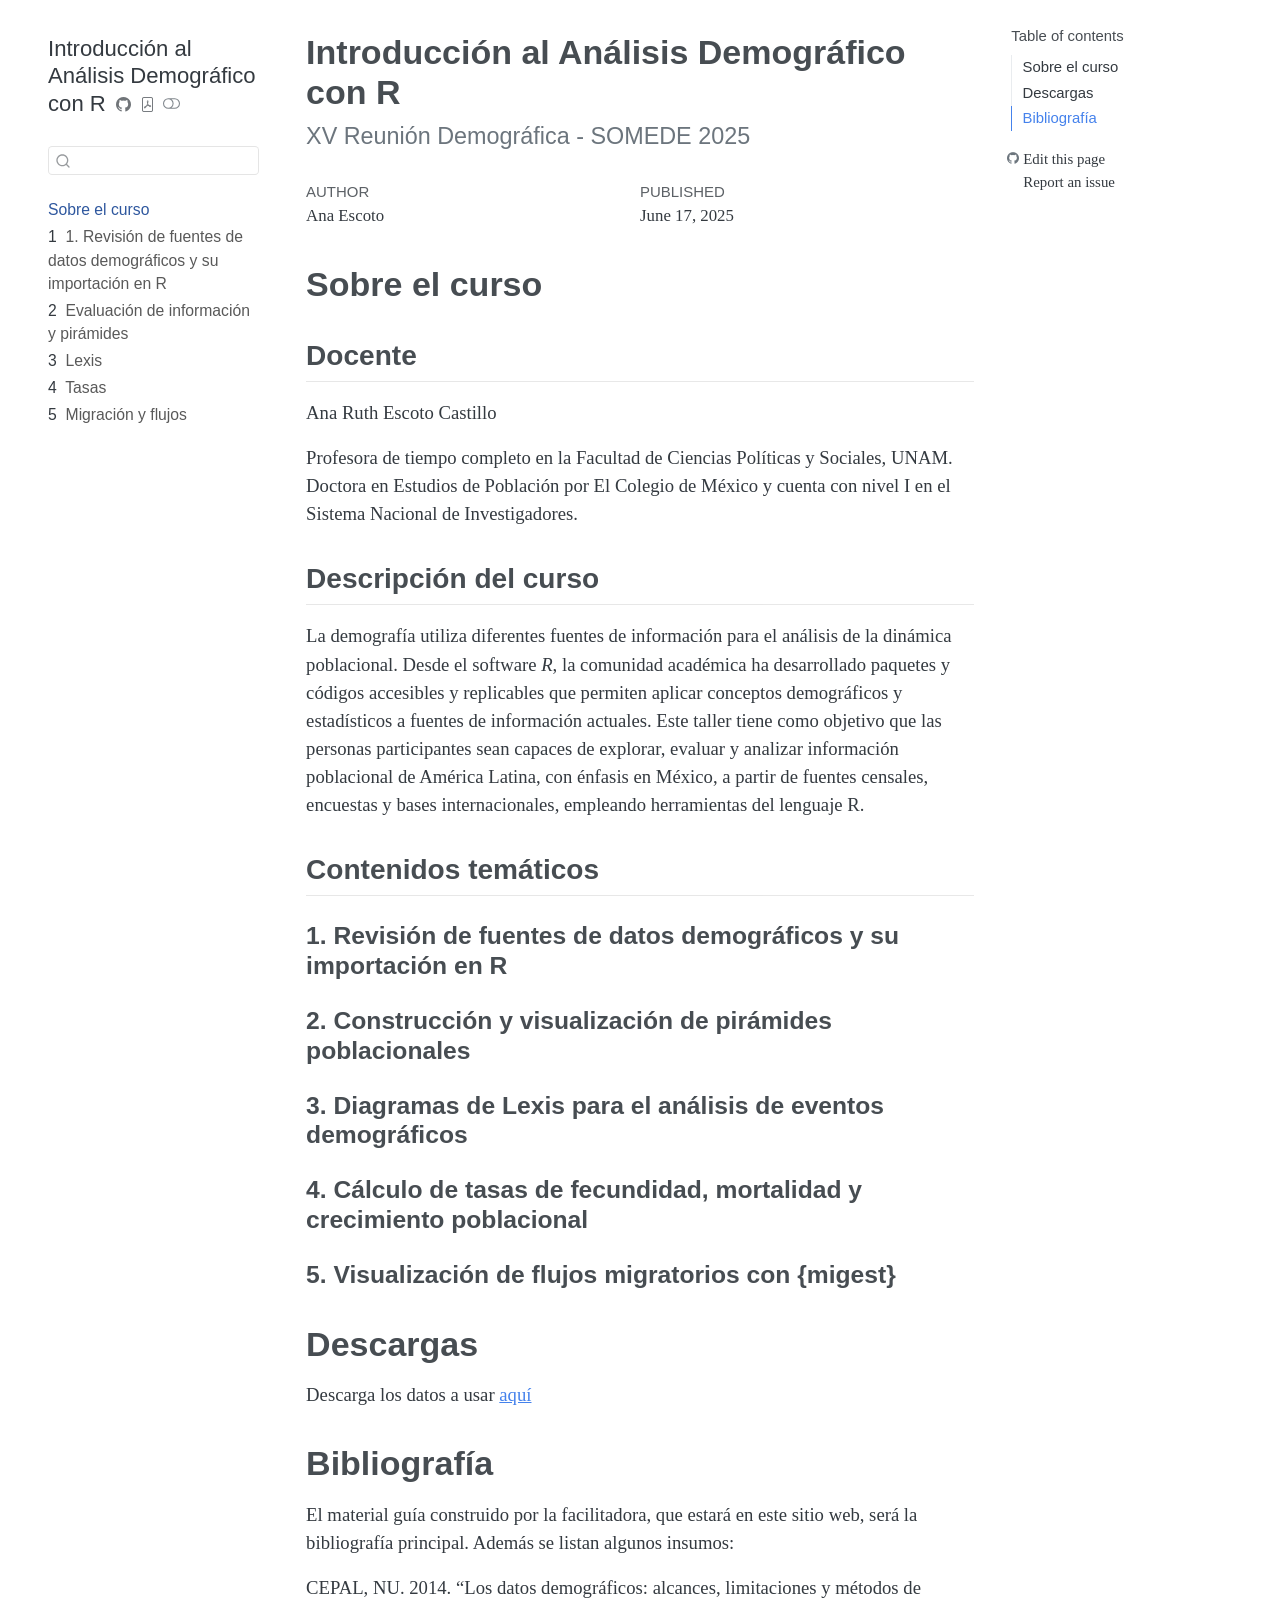
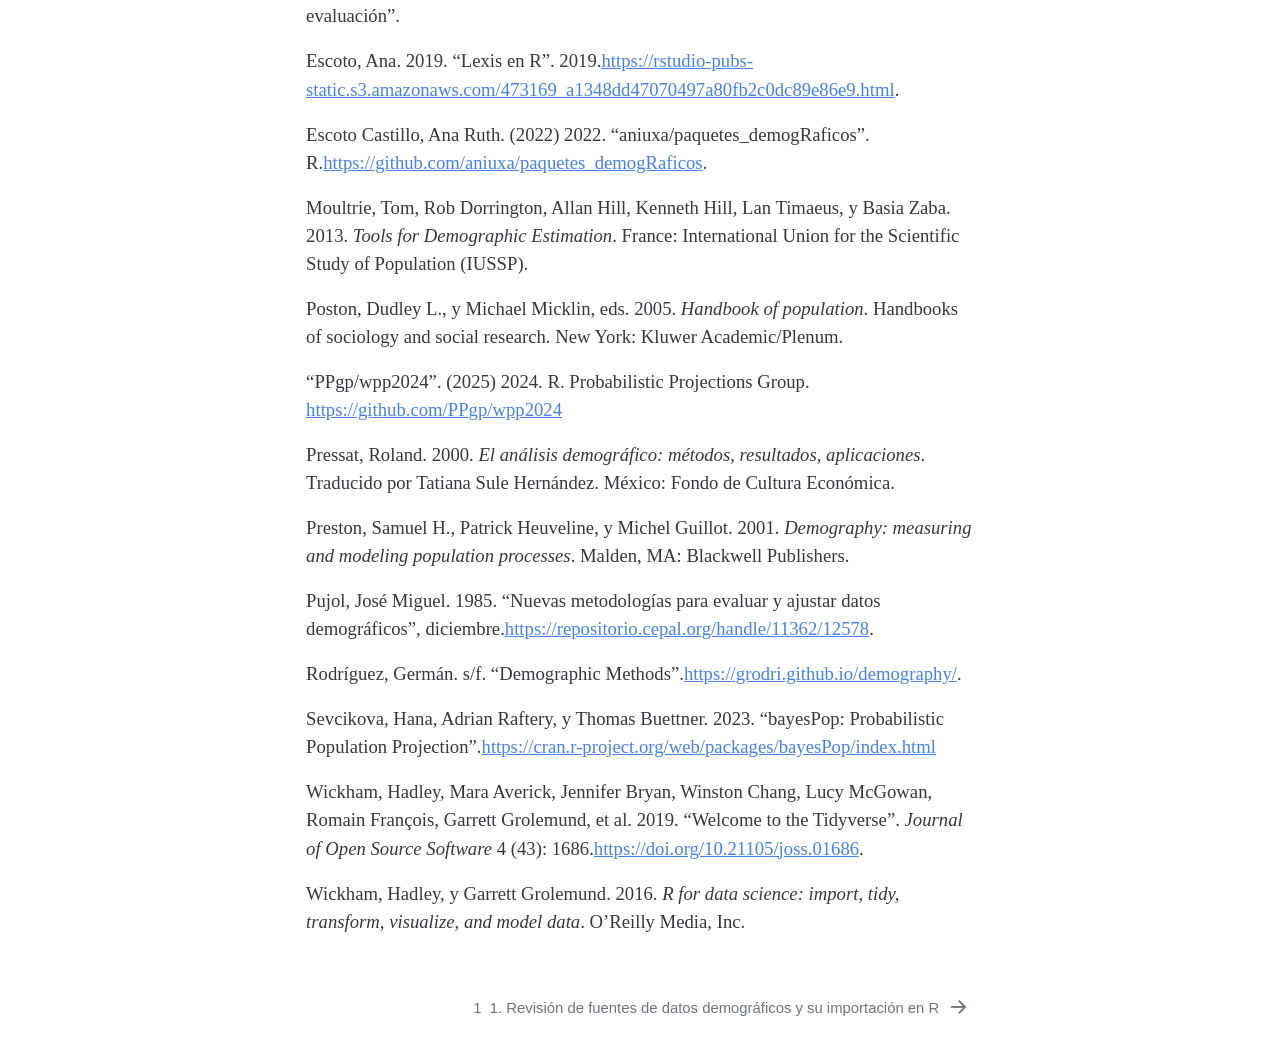
==== docs/index.html @ 0ccb4741 "initial" ====
<!DOCTYPE html>
<html xmlns="http://www.w3.org/1999/xhtml" lang="en" xml:lang="en"><head>

<meta charset="utf-8">
<meta name="generator" content="quarto-1.3.361">

<meta name="viewport" content="width=device-width, initial-scale=1.0, user-scalable=yes">

<meta name="author" content="Ana Escoto">
<meta name="dcterms.date" content="2025-06-17">

<title>Introducción al Análisis Demográfico con R</title>
<style>
code{white-space: pre-wrap;}
span.smallcaps{font-variant: small-caps;}
div.columns{display: flex; gap: min(4vw, 1.5em);}
div.column{flex: auto; overflow-x: auto;}
div.hanging-indent{margin-left: 1.5em; text-indent: -1.5em;}
ul.task-list{list-style: none;}
ul.task-list li input[type="checkbox"] {
  width: 0.8em;
  margin: 0 0.8em 0.2em -1em; /* quarto-specific, see https://github.com/quarto-dev/quarto-cli/issues/4556 */ 
  vertical-align: middle;
}
</style>


<script src="site_libs/quarto-nav/quarto-nav.js"></script>
<script src="site_libs/quarto-nav/headroom.min.js"></script>
<script src="site_libs/clipboard/clipboard.min.js"></script>
<script src="site_libs/quarto-search/autocomplete.umd.js"></script>
<script src="site_libs/quarto-search/fuse.min.js"></script>
<script src="site_libs/quarto-search/quarto-search.js"></script>
<meta name="quarto:offset" content="./">
<link href="./P1.html" rel="next">
<script src="site_libs/quarto-html/quarto.js"></script>
<script src="site_libs/quarto-html/popper.min.js"></script>
<script src="site_libs/quarto-html/tippy.umd.min.js"></script>
<script src="site_libs/quarto-html/anchor.min.js"></script>
<link href="site_libs/quarto-html/tippy.css" rel="stylesheet">
<link href="site_libs/quarto-html/quarto-syntax-highlighting.css" rel="stylesheet" class="quarto-color-scheme" id="quarto-text-highlighting-styles">
<link href="site_libs/quarto-html/quarto-syntax-highlighting-dark.css" rel="prefetch" class="quarto-color-scheme quarto-color-alternate" id="quarto-text-highlighting-styles">
<script src="site_libs/bootstrap/bootstrap.min.js"></script>
<link href="site_libs/bootstrap/bootstrap-icons.css" rel="stylesheet">
<link href="site_libs/bootstrap/bootstrap.min.css" rel="stylesheet" class="quarto-color-scheme" id="quarto-bootstrap" data-mode="light">
<link href="site_libs/bootstrap/bootstrap-dark.min.css" rel="prefetch" class="quarto-color-scheme quarto-color-alternate" id="quarto-bootstrap" data-mode="dark">
<script id="quarto-search-options" type="application/json">{
  "location": "sidebar",
  "copy-button": false,
  "collapse-after": 3,
  "panel-placement": "start",
  "type": "textbox",
  "limit": 20,
  "language": {
    "search-no-results-text": "No results",
    "search-matching-documents-text": "matching documents",
    "search-copy-link-title": "Copy link to search",
    "search-hide-matches-text": "Hide additional matches",
    "search-more-match-text": "more match in this document",
    "search-more-matches-text": "more matches in this document",
    "search-clear-button-title": "Clear",
    "search-detached-cancel-button-title": "Cancel",
    "search-submit-button-title": "Submit",
    "search-label": "Search"
  }
}</script>


</head>

<body class="nav-sidebar floating">

<div id="quarto-search-results"></div>
  <header id="quarto-header" class="headroom fixed-top">
  <nav class="quarto-secondary-nav">
    <div class="container-fluid d-flex">
      <button type="button" class="quarto-btn-toggle btn" data-bs-toggle="collapse" data-bs-target="#quarto-sidebar,#quarto-sidebar-glass" aria-controls="quarto-sidebar" aria-expanded="false" aria-label="Toggle sidebar navigation" onclick="if (window.quartoToggleHeadroom) { window.quartoToggleHeadroom(); }">
        <i class="bi bi-layout-text-sidebar-reverse"></i>
      </button>
      <nav class="quarto-page-breadcrumbs" aria-label="breadcrumb"><ol class="breadcrumb"><li class="breadcrumb-item"><a href="./index.html">Sobre el curso</a></li></ol></nav>
      <a class="flex-grow-1" role="button" data-bs-toggle="collapse" data-bs-target="#quarto-sidebar,#quarto-sidebar-glass" aria-controls="quarto-sidebar" aria-expanded="false" aria-label="Toggle sidebar navigation" onclick="if (window.quartoToggleHeadroom) { window.quartoToggleHeadroom(); }">      
      </a>
      <button type="button" class="btn quarto-search-button" aria-label="" onclick="window.quartoOpenSearch();">
        <i class="bi bi-search"></i>
      </button>
    </div>
  </nav>
</header>
<!-- content -->
<div id="quarto-content" class="quarto-container page-columns page-rows-contents page-layout-article">
<!-- sidebar -->
  <nav id="quarto-sidebar" class="sidebar collapse collapse-horizontal sidebar-navigation floating overflow-auto">
    <div class="pt-lg-2 mt-2 text-left sidebar-header">
    <div class="sidebar-title mb-0 py-0">
      <a href="./">Introducción al Análisis Demográfico con R</a> 
        <div class="sidebar-tools-main tools-wide">
    <a href="https://github.com/aniuxa/r_ad_somede2025" title="Source Code" class="quarto-navigation-tool px-1" aria-label="Source Code"><i class="bi bi-github"></i></a>
    <a href="./Introducción-al-Análisis-Demográfico-con-R.pdf" title="Download PDF" class="quarto-navigation-tool px-1" aria-label="Download PDF"><i class="bi bi-file-pdf"></i></a>
  <a href="" class="quarto-color-scheme-toggle quarto-navigation-tool  px-1" onclick="window.quartoToggleColorScheme(); return false;" title="Toggle dark mode"><i class="bi"></i></a>
</div>
    </div>
      </div>
        <div class="mt-2 flex-shrink-0 align-items-center">
        <div class="sidebar-search">
        <div id="quarto-search" class="" title="Search"></div>
        </div>
        </div>
    <div class="sidebar-menu-container"> 
    <ul class="list-unstyled mt-1">
        <li class="sidebar-item">
  <div class="sidebar-item-container"> 
  <a href="./index.html" class="sidebar-item-text sidebar-link active">
 <span class="menu-text">Sobre el curso</span></a>
  </div>
</li>
        <li class="sidebar-item">
  <div class="sidebar-item-container"> 
  <a href="./P1.html" class="sidebar-item-text sidebar-link">
 <span class="menu-text"><span class="chapter-number">1</span>&nbsp; <span class="chapter-title">1. Revisión de fuentes de datos demográficos y su importación en R</span></span></a>
  </div>
</li>
        <li class="sidebar-item">
  <div class="sidebar-item-container"> 
  <a href="./P2.html" class="sidebar-item-text sidebar-link">
 <span class="menu-text"><span class="chapter-number">2</span>&nbsp; <span class="chapter-title">Evaluación de información y pirámides</span></span></a>
  </div>
</li>
        <li class="sidebar-item">
  <div class="sidebar-item-container"> 
  <a href="./P3.html" class="sidebar-item-text sidebar-link">
 <span class="menu-text"><span class="chapter-number">3</span>&nbsp; <span class="chapter-title">Lexis</span></span></a>
  </div>
</li>
        <li class="sidebar-item">
  <div class="sidebar-item-container"> 
  <a href="./P4.html" class="sidebar-item-text sidebar-link">
 <span class="menu-text"><span class="chapter-number">4</span>&nbsp; <span class="chapter-title">Tasas</span></span></a>
  </div>
</li>
        <li class="sidebar-item">
  <div class="sidebar-item-container"> 
  <a href="./P5.html" class="sidebar-item-text sidebar-link">
 <span class="menu-text"><span class="chapter-number">5</span>&nbsp; <span class="chapter-title">Migración y flujos</span></span></a>
  </div>
</li>
    </ul>
    </div>
</nav>
<div id="quarto-sidebar-glass" data-bs-toggle="collapse" data-bs-target="#quarto-sidebar,#quarto-sidebar-glass"></div>
<!-- margin-sidebar -->
    <div id="quarto-margin-sidebar" class="sidebar margin-sidebar">
        <nav id="TOC" role="doc-toc" class="toc-active">
    <h2 id="toc-title">Table of contents</h2>
   
  <ul>
  <li><a href="#sobre-el-curso" id="toc-sobre-el-curso" class="nav-link active" data-scroll-target="#sobre-el-curso">Sobre el curso</a>
  <ul class="collapse">
  <li><a href="#docente" id="toc-docente" class="nav-link" data-scroll-target="#docente">Docente</a></li>
  <li><a href="#descripción-del-curso" id="toc-descripción-del-curso" class="nav-link" data-scroll-target="#descripción-del-curso">Descripción del curso</a></li>
  <li><a href="#contenidos-temáticos" id="toc-contenidos-temáticos" class="nav-link" data-scroll-target="#contenidos-temáticos">Contenidos temáticos</a>
  <ul class="collapse">
  <li><a href="#revisión-de-fuentes-de-datos-demográficos-y-su-importación-en-r" id="toc-revisión-de-fuentes-de-datos-demográficos-y-su-importación-en-r" class="nav-link" data-scroll-target="#revisión-de-fuentes-de-datos-demográficos-y-su-importación-en-r">1. Revisión de fuentes de datos demográficos y su importación en R</a></li>
  <li><a href="#construcción-y-visualización-de-pirámides-poblacionales" id="toc-construcción-y-visualización-de-pirámides-poblacionales" class="nav-link" data-scroll-target="#construcción-y-visualización-de-pirámides-poblacionales">2. Construcción y visualización de pirámides poblacionales</a></li>
  <li><a href="#diagramas-de-lexis-para-el-análisis-de-eventos-demográficos" id="toc-diagramas-de-lexis-para-el-análisis-de-eventos-demográficos" class="nav-link" data-scroll-target="#diagramas-de-lexis-para-el-análisis-de-eventos-demográficos">3. Diagramas de Lexis para el análisis de eventos demográficos</a></li>
  <li><a href="#cálculo-de-tasas-de-fecundidad-mortalidad-y-crecimiento-poblacional" id="toc-cálculo-de-tasas-de-fecundidad-mortalidad-y-crecimiento-poblacional" class="nav-link" data-scroll-target="#cálculo-de-tasas-de-fecundidad-mortalidad-y-crecimiento-poblacional">4. Cálculo de tasas de fecundidad, mortalidad y crecimiento poblacional</a></li>
  <li><a href="#visualización-de-flujos-migratorios-con-migest" id="toc-visualización-de-flujos-migratorios-con-migest" class="nav-link" data-scroll-target="#visualización-de-flujos-migratorios-con-migest">5. Visualización de flujos migratorios con {migest}</a></li>
  </ul></li>
  </ul></li>
  <li><a href="#descargas" id="toc-descargas" class="nav-link" data-scroll-target="#descargas">Descargas</a></li>
  <li><a href="#bibliografía" id="toc-bibliografía" class="nav-link" data-scroll-target="#bibliografía">Bibliografía</a></li>
  </ul>
<div class="toc-actions"><div><i class="bi bi-github"></i></div><div class="action-links"><p><a href="https://github.com/aniuxa/r_ad_somede2025/edit/main/index.qmd" class="toc-action">Edit this page</a></p><p><a href="https://github.com/aniuxa/r_ad_somede2025/issues/new" class="toc-action">Report an issue</a></p></div></div></nav>
    </div>
<!-- main -->
<main class="content" id="quarto-document-content">

<header id="title-block-header" class="quarto-title-block default">
<div class="quarto-title">
<h1 class="title">Introducción al Análisis Demográfico con R</h1>
<p class="subtitle lead">XV Reunión Demográfica - SOMEDE 2025</p>
</div>



<div class="quarto-title-meta">

    <div>
    <div class="quarto-title-meta-heading">Author</div>
    <div class="quarto-title-meta-contents">
             <p>Ana Escoto </p>
          </div>
  </div>
    
    <div>
    <div class="quarto-title-meta-heading">Published</div>
    <div class="quarto-title-meta-contents">
      <p class="date">June 17, 2025</p>
    </div>
  </div>
  
    
  </div>
  

</header>

<section id="sobre-el-curso" class="level1 unnumbered">
<h1 class="unnumbered">Sobre el curso</h1>
<section id="docente" class="level2">
<h2 class="anchored" data-anchor-id="docente">Docente</h2>
<p>Ana Ruth Escoto Castillo</p>
<p>Profesora de tiempo completo en la Facultad de Ciencias Políticas y Sociales, UNAM. Doctora en Estudios de Población por El Colegio de México y cuenta con nivel I en el Sistema Nacional de Investigadores.</p>
</section>
<section id="descripción-del-curso" class="level2">
<h2 class="anchored" data-anchor-id="descripción-del-curso">Descripción del curso</h2>
<p>La demografía utiliza diferentes fuentes de información para el análisis de la dinámica poblacional. Desde el software <em>R</em>, la comunidad académica ha desarrollado paquetes y códigos accesibles y replicables que permiten aplicar conceptos demográficos y estadísticos a fuentes de información actuales. Este taller tiene como objetivo que las personas participantes sean capaces de explorar, evaluar y analizar información poblacional de América Latina, con énfasis en México, a partir de fuentes censales, encuestas y bases internacionales, empleando herramientas del lenguaje R.</p>
</section>
<section id="contenidos-temáticos" class="level2">
<h2 class="anchored" data-anchor-id="contenidos-temáticos">Contenidos temáticos</h2>
<section id="revisión-de-fuentes-de-datos-demográficos-y-su-importación-en-r" class="level3">
<h3 class="anchored" data-anchor-id="revisión-de-fuentes-de-datos-demográficos-y-su-importación-en-r">1. Revisión de fuentes de datos demográficos y su importación en R</h3>
</section>
<section id="construcción-y-visualización-de-pirámides-poblacionales" class="level3">
<h3 class="anchored" data-anchor-id="construcción-y-visualización-de-pirámides-poblacionales">2. Construcción y visualización de pirámides poblacionales</h3>
</section>
<section id="diagramas-de-lexis-para-el-análisis-de-eventos-demográficos" class="level3">
<h3 class="anchored" data-anchor-id="diagramas-de-lexis-para-el-análisis-de-eventos-demográficos">3. Diagramas de Lexis para el análisis de eventos demográficos</h3>
</section>
<section id="cálculo-de-tasas-de-fecundidad-mortalidad-y-crecimiento-poblacional" class="level3">
<h3 class="anchored" data-anchor-id="cálculo-de-tasas-de-fecundidad-mortalidad-y-crecimiento-poblacional">4. Cálculo de tasas de fecundidad, mortalidad y crecimiento poblacional</h3>
</section>
<section id="visualización-de-flujos-migratorios-con-migest" class="level3">
<h3 class="anchored" data-anchor-id="visualización-de-flujos-migratorios-con-migest">5. Visualización de flujos migratorios con {migest}</h3>
</section>
</section>
</section>
<section id="descargas" class="level1">
<h1>Descargas</h1>
<p>Descarga los datos a usar <a href="https://www.dropbox.com/scl/fo/nvv0rle827r4wh9zb41vf/ABCKOWAELSZovD6vto3oMaQ?rlkey=h6xryr0tfa3bkdl8dbf0i3360&amp;dl=0">aquí</a></p>
</section>
<section id="bibliografía" class="level1">
<h1>Bibliografía</h1>
<p>El material guía construido por la facilitadora, que estará en este sitio web, será la bibliografía principal. Además se listan algunos insumos:</p>
<p>CEPAL, NU. 2014. “Los datos demográficos: alcances, limitaciones y métodos de evaluación”.</p>
<p>Escoto, Ana. 2019. “Lexis en R”. 2019.<a href="https://rstudio-pubs-static.s3.amazonaws.com/473169_a1348dd47070497a80fb2c0dc89e86e9.html" class="uri">https://rstudio-pubs-static.s3.amazonaws.com/473169_a1348dd47070497a80fb2c0dc89e86e9.html</a>.</p>
<p>Escoto Castillo, Ana Ruth. (2022) 2022. “aniuxa/paquetes_demogRaficos”. R.<a href="https://github.com/aniuxa/paquetes_demogRaficos" class="uri">https://github.com/aniuxa/paquetes_demogRaficos</a>.</p>
<p>Moultrie, Tom, Rob Dorrington, Allan Hill, Kenneth Hill, Lan Timaeus, y Basia Zaba. 2013. <em>Tools for Demographic Estimation</em>. France: International Union for the Scientific Study of Population (IUSSP).</p>
<p>Poston, Dudley L., y Michael Micklin, eds.&nbsp;2005. <em>Handbook of population</em>. Handbooks of sociology and social research. New York: Kluwer Academic/Plenum.</p>
<p>“PPgp/wpp2024”. (2025) 2024. R. Probabilistic Projections Group. <a href="https://github.com/PPgp/wpp2024" class="uri">https://github.com/PPgp/wpp2024</a></p>
<p>Pressat, Roland. 2000. <em>El análisis demográfico: métodos, resultados, aplicaciones</em>. Traducido por Tatiana Sule Hernández. México: Fondo de Cultura Económica.</p>
<p>Preston, Samuel H., Patrick Heuveline, y Michel Guillot. 2001. <em>Demography: measuring and modeling population processes</em>. Malden, MA: Blackwell Publishers.</p>
<p>Pujol, José Miguel. 1985. “Nuevas metodologías para evaluar y ajustar datos demográficos”, diciembre.<a href="https://repositorio.cepal.org/handle/11362/12578" class="uri">https://repositorio.cepal.org/handle/11362/12578</a>.</p>
<p>Rodríguez, Germán. s/f.&nbsp;“Demographic Methods”.<a href="https://grodri.github.io/demography/" class="uri">https://grodri.github.io/demography/</a>.</p>
<p>Sevcikova, Hana, Adrian Raftery, y Thomas Buettner. 2023. “bayesPop: Probabilistic Population Projection”.<a href="https://cran.r-project.org/web/packages/bayesPop/index.html" class="uri">https://cran.r-project.org/web/packages/bayesPop/index.html</a></p>
<p>Wickham, Hadley, Mara Averick, Jennifer Bryan, Winston Chang, Lucy McGowan, Romain François, Garrett Grolemund, et al.&nbsp;2019. “Welcome to the Tidyverse”. <em>Journal of Open Source Software</em> 4 (43): 1686.<a href="https://doi.org/10.21105/joss.01686" class="uri">https://doi.org/10.21105/joss.01686</a>.</p>
<p>Wickham, Hadley, y Garrett Grolemund. 2016. <em>R for data science: import, tidy, transform, visualize, and model data</em>. O’Reilly Media, Inc.</p>


</section>

</main> <!-- /main -->
<script id="quarto-html-after-body" type="application/javascript">
window.document.addEventListener("DOMContentLoaded", function (event) {
  const toggleBodyColorMode = (bsSheetEl) => {
    const mode = bsSheetEl.getAttribute("data-mode");
    const bodyEl = window.document.querySelector("body");
    if (mode === "dark") {
      bodyEl.classList.add("quarto-dark");
      bodyEl.classList.remove("quarto-light");
    } else {
      bodyEl.classList.add("quarto-light");
      bodyEl.classList.remove("quarto-dark");
    }
  }
  const toggleBodyColorPrimary = () => {
    const bsSheetEl = window.document.querySelector("link#quarto-bootstrap");
    if (bsSheetEl) {
      toggleBodyColorMode(bsSheetEl);
    }
  }
  toggleBodyColorPrimary();  
  const disableStylesheet = (stylesheets) => {
    for (let i=0; i < stylesheets.length; i++) {
      const stylesheet = stylesheets[i];
      stylesheet.rel = 'prefetch';
    }
  }
  const enableStylesheet = (stylesheets) => {
    for (let i=0; i < stylesheets.length; i++) {
      const stylesheet = stylesheets[i];
      stylesheet.rel = 'stylesheet';
    }
  }
  const manageTransitions = (selector, allowTransitions) => {
    const els = window.document.querySelectorAll(selector);
    for (let i=0; i < els.length; i++) {
      const el = els[i];
      if (allowTransitions) {
        el.classList.remove('notransition');
      } else {
        el.classList.add('notransition');
      }
    }
  }
  const toggleColorMode = (alternate) => {
    // Switch the stylesheets
    const alternateStylesheets = window.document.querySelectorAll('link.quarto-color-scheme.quarto-color-alternate');
    manageTransitions('#quarto-margin-sidebar .nav-link', false);
    if (alternate) {
      enableStylesheet(alternateStylesheets);
      for (const sheetNode of alternateStylesheets) {
        if (sheetNode.id === "quarto-bootstrap") {
          toggleBodyColorMode(sheetNode);
        }
      }
    } else {
      disableStylesheet(alternateStylesheets);
      toggleBodyColorPrimary();
    }
    manageTransitions('#quarto-margin-sidebar .nav-link', true);
    // Switch the toggles
    const toggles = window.document.querySelectorAll('.quarto-color-scheme-toggle');
    for (let i=0; i < toggles.length; i++) {
      const toggle = toggles[i];
      if (toggle) {
        if (alternate) {
          toggle.classList.add("alternate");     
        } else {
          toggle.classList.remove("alternate");
        }
      }
    }
    // Hack to workaround the fact that safari doesn't
    // properly recolor the scrollbar when toggling (#1455)
    if (navigator.userAgent.indexOf('Safari') > 0 && navigator.userAgent.indexOf('Chrome') == -1) {
      manageTransitions("body", false);
      window.scrollTo(0, 1);
      setTimeout(() => {
        window.scrollTo(0, 0);
        manageTransitions("body", true);
      }, 40);  
    }
  }
  const isFileUrl = () => { 
    return window.location.protocol === 'file:';
  }
  const hasAlternateSentinel = () => {  
    let styleSentinel = getColorSchemeSentinel();
    if (styleSentinel !== null) {
      return styleSentinel === "alternate";
    } else {
      return false;
    }
  }
  const setStyleSentinel = (alternate) => {
    const value = alternate ? "alternate" : "default";
    if (!isFileUrl()) {
      window.localStorage.setItem("quarto-color-scheme", value);
    } else {
      localAlternateSentinel = value;
    }
  }
  const getColorSchemeSentinel = () => {
    if (!isFileUrl()) {
      const storageValue = window.localStorage.getItem("quarto-color-scheme");
      return storageValue != null ? storageValue : localAlternateSentinel;
    } else {
      return localAlternateSentinel;
    }
  }
  let localAlternateSentinel = 'default';
  // Dark / light mode switch
  window.quartoToggleColorScheme = () => {
    // Read the current dark / light value 
    let toAlternate = !hasAlternateSentinel();
    toggleColorMode(toAlternate);
    setStyleSentinel(toAlternate);
  };
  // Ensure there is a toggle, if there isn't float one in the top right
  if (window.document.querySelector('.quarto-color-scheme-toggle') === null) {
    const a = window.document.createElement('a');
    a.classList.add('top-right');
    a.classList.add('quarto-color-scheme-toggle');
    a.href = "";
    a.onclick = function() { try { window.quartoToggleColorScheme(); } catch {} return false; };
    const i = window.document.createElement("i");
    i.classList.add('bi');
    a.appendChild(i);
    window.document.body.appendChild(a);
  }
  // Switch to dark mode if need be
  if (hasAlternateSentinel()) {
    toggleColorMode(true);
  } else {
    toggleColorMode(false);
  }
  const icon = "";
  const anchorJS = new window.AnchorJS();
  anchorJS.options = {
    placement: 'right',
    icon: icon
  };
  anchorJS.add('.anchored');
  const isCodeAnnotation = (el) => {
    for (const clz of el.classList) {
      if (clz.startsWith('code-annotation-')) {                     
        return true;
      }
    }
    return false;
  }
  const clipboard = new window.ClipboardJS('.code-copy-button', {
    text: function(trigger) {
      const codeEl = trigger.previousElementSibling.cloneNode(true);
      for (const childEl of codeEl.children) {
        if (isCodeAnnotation(childEl)) {
          childEl.remove();
        }
      }
      return codeEl.innerText;
    }
  });
  clipboard.on('success', function(e) {
    // button target
    const button = e.trigger;
    // don't keep focus
    button.blur();
    // flash "checked"
    button.classList.add('code-copy-button-checked');
    var currentTitle = button.getAttribute("title");
    button.setAttribute("title", "Copied!");
    let tooltip;
    if (window.bootstrap) {
      button.setAttribute("data-bs-toggle", "tooltip");
      button.setAttribute("data-bs-placement", "left");
      button.setAttribute("data-bs-title", "Copied!");
      tooltip = new bootstrap.Tooltip(button, 
        { trigger: "manual", 
          customClass: "code-copy-button-tooltip",
          offset: [0, -8]});
      tooltip.show();    
    }
    setTimeout(function() {
      if (tooltip) {
        tooltip.hide();
        button.removeAttribute("data-bs-title");
        button.removeAttribute("data-bs-toggle");
        button.removeAttribute("data-bs-placement");
      }
      button.setAttribute("title", currentTitle);
      button.classList.remove('code-copy-button-checked');
    }, 1000);
    // clear code selection
    e.clearSelection();
  });
  function tippyHover(el, contentFn) {
    const config = {
      allowHTML: true,
      content: contentFn,
      maxWidth: 500,
      delay: 100,
      arrow: false,
      appendTo: function(el) {
          return el.parentElement;
      },
      interactive: true,
      interactiveBorder: 10,
      theme: 'quarto',
      placement: 'bottom-start'
    };
    window.tippy(el, config); 
  }
  const noterefs = window.document.querySelectorAll('a[role="doc-noteref"]');
  for (var i=0; i<noterefs.length; i++) {
    const ref = noterefs[i];
    tippyHover(ref, function() {
      // use id or data attribute instead here
      let href = ref.getAttribute('data-footnote-href') || ref.getAttribute('href');
      try { href = new URL(href).hash; } catch {}
      const id = href.replace(/^#\/?/, "");
      const note = window.document.getElementById(id);
      return note.innerHTML;
    });
  }
      let selectedAnnoteEl;
      const selectorForAnnotation = ( cell, annotation) => {
        let cellAttr = 'data-code-cell="' + cell + '"';
        let lineAttr = 'data-code-annotation="' +  annotation + '"';
        const selector = 'span[' + cellAttr + '][' + lineAttr + ']';
        return selector;
      }
      const selectCodeLines = (annoteEl) => {
        const doc = window.document;
        const targetCell = annoteEl.getAttribute("data-target-cell");
        const targetAnnotation = annoteEl.getAttribute("data-target-annotation");
        const annoteSpan = window.document.querySelector(selectorForAnnotation(targetCell, targetAnnotation));
        const lines = annoteSpan.getAttribute("data-code-lines").split(",");
        const lineIds = lines.map((line) => {
          return targetCell + "-" + line;
        })
        let top = null;
        let height = null;
        let parent = null;
        if (lineIds.length > 0) {
            //compute the position of the single el (top and bottom and make a div)
            const el = window.document.getElementById(lineIds[0]);
            top = el.offsetTop;
            height = el.offsetHeight;
            parent = el.parentElement.parentElement;
          if (lineIds.length > 1) {
            const lastEl = window.document.getElementById(lineIds[lineIds.length - 1]);
            const bottom = lastEl.offsetTop + lastEl.offsetHeight;
            height = bottom - top;
          }
          if (top !== null && height !== null && parent !== null) {
            // cook up a div (if necessary) and position it 
            let div = window.document.getElementById("code-annotation-line-highlight");
            if (div === null) {
              div = window.document.createElement("div");
              div.setAttribute("id", "code-annotation-line-highlight");
              div.style.position = 'absolute';
              parent.appendChild(div);
            }
            div.style.top = top - 2 + "px";
            div.style.height = height + 4 + "px";
            let gutterDiv = window.document.getElementById("code-annotation-line-highlight-gutter");
            if (gutterDiv === null) {
              gutterDiv = window.document.createElement("div");
              gutterDiv.setAttribute("id", "code-annotation-line-highlight-gutter");
              gutterDiv.style.position = 'absolute';
              const codeCell = window.document.getElementById(targetCell);
              const gutter = codeCell.querySelector('.code-annotation-gutter');
              gutter.appendChild(gutterDiv);
            }
            gutterDiv.style.top = top - 2 + "px";
            gutterDiv.style.height = height + 4 + "px";
          }
          selectedAnnoteEl = annoteEl;
        }
      };
      const unselectCodeLines = () => {
        const elementsIds = ["code-annotation-line-highlight", "code-annotation-line-highlight-gutter"];
        elementsIds.forEach((elId) => {
          const div = window.document.getElementById(elId);
          if (div) {
            div.remove();
          }
        });
        selectedAnnoteEl = undefined;
      };
      // Attach click handler to the DT
      const annoteDls = window.document.querySelectorAll('dt[data-target-cell]');
      for (const annoteDlNode of annoteDls) {
        annoteDlNode.addEventListener('click', (event) => {
          const clickedEl = event.target;
          if (clickedEl !== selectedAnnoteEl) {
            unselectCodeLines();
            const activeEl = window.document.querySelector('dt[data-target-cell].code-annotation-active');
            if (activeEl) {
              activeEl.classList.remove('code-annotation-active');
            }
            selectCodeLines(clickedEl);
            clickedEl.classList.add('code-annotation-active');
          } else {
            // Unselect the line
            unselectCodeLines();
            clickedEl.classList.remove('code-annotation-active');
          }
        });
      }
  const findCites = (el) => {
    const parentEl = el.parentElement;
    if (parentEl) {
      const cites = parentEl.dataset.cites;
      if (cites) {
        return {
          el,
          cites: cites.split(' ')
        };
      } else {
        return findCites(el.parentElement)
      }
    } else {
      return undefined;
    }
  };
  var bibliorefs = window.document.querySelectorAll('a[role="doc-biblioref"]');
  for (var i=0; i<bibliorefs.length; i++) {
    const ref = bibliorefs[i];
    const citeInfo = findCites(ref);
    if (citeInfo) {
      tippyHover(citeInfo.el, function() {
        var popup = window.document.createElement('div');
        citeInfo.cites.forEach(function(cite) {
          var citeDiv = window.document.createElement('div');
          citeDiv.classList.add('hanging-indent');
          citeDiv.classList.add('csl-entry');
          var biblioDiv = window.document.getElementById('ref-' + cite);
          if (biblioDiv) {
            citeDiv.innerHTML = biblioDiv.innerHTML;
          }
          popup.appendChild(citeDiv);
        });
        return popup.innerHTML;
      });
    }
  }
});
</script>
<nav class="page-navigation">
  <div class="nav-page nav-page-previous">
  </div>
  <div class="nav-page nav-page-next">
      <a href="./P1.html" class="pagination-link">
        <span class="nav-page-text"><span class="chapter-number">1</span>&nbsp; <span class="chapter-title">1. Revisión de fuentes de datos demográficos y su importación en R</span></span> <i class="bi bi-arrow-right-short"></i>
      </a>
  </div>
</nav>
</div> <!-- /content -->



</body></html>
---- docs/site_libs/quarto-html/tippy.css ----
.tippy-box[data-animation=fade][data-state=hidden]{opacity:0}[data-tippy-root]{max-width:calc(100vw - 10px)}.tippy-box{position:relative;background-color:#333;color:#fff;border-radius:4px;font-size:14px;line-height:1.4;white-space:normal;outline:0;transition-property:transform,visibility,opacity}.tippy-box[data-placement^=top]>.tippy-arrow{bottom:0}.tippy-box[data-placement^=top]>.tippy-arrow:before{bottom:-7px;left:0;border-width:8px 8px 0;border-top-color:initial;transform-origin:center top}.tippy-box[data-placement^=bottom]>.tippy-arrow{top:0}.tippy-box[data-placement^=bottom]>.tippy-arrow:before{top:-7px;left:0;border-width:0 8px 8px;border-bottom-color:initial;transform-origin:center bottom}.tippy-box[data-placement^=left]>.tippy-arrow{right:0}.tippy-box[data-placement^=left]>.tippy-arrow:before{border-width:8px 0 8px 8px;border-left-color:initial;right:-7px;transform-origin:center left}.tippy-box[data-placement^=right]>.tippy-arrow{left:0}.tippy-box[data-placement^=right]>.tippy-arrow:before{left:-7px;border-width:8px 8px 8px 0;border-right-color:initial;transform-origin:center right}.tippy-box[data-inertia][data-state=visible]{transition-timing-function:cubic-bezier(.54,1.5,.38,1.11)}.tippy-arrow{width:16px;height:16px;color:#333}.tippy-arrow:before{content:"";position:absolute;border-color:transparent;border-style:solid}.tippy-content{position:relative;padding:5px 9px;z-index:1}
---- docs/site_libs/quarto-html/quarto-syntax-highlighting.css ----
/* quarto syntax highlight colors */
:root {
  --quarto-hl-ot-color: #003B4F;
  --quarto-hl-at-color: #657422;
  --quarto-hl-ss-color: #20794D;
  --quarto-hl-an-color: #5E5E5E;
  --quarto-hl-fu-color: #4758AB;
  --quarto-hl-st-color: #20794D;
  --quarto-hl-cf-color: #003B4F;
  --quarto-hl-op-color: #5E5E5E;
  --quarto-hl-er-color: #AD0000;
  --quarto-hl-bn-color: #AD0000;
  --quarto-hl-al-color: #AD0000;
  --quarto-hl-va-color: #111111;
  --quarto-hl-bu-color: inherit;
  --quarto-hl-ex-color: inherit;
  --quarto-hl-pp-color: #AD0000;
  --quarto-hl-in-color: #5E5E5E;
  --quarto-hl-vs-color: #20794D;
  --quarto-hl-wa-color: #5E5E5E;
  --quarto-hl-do-color: #5E5E5E;
  --quarto-hl-im-color: #00769E;
  --quarto-hl-ch-color: #20794D;
  --quarto-hl-dt-color: #AD0000;
  --quarto-hl-fl-color: #AD0000;
  --quarto-hl-co-color: #5E5E5E;
  --quarto-hl-cv-color: #5E5E5E;
  --quarto-hl-cn-color: #8f5902;
  --quarto-hl-sc-color: #5E5E5E;
  --quarto-hl-dv-color: #AD0000;
  --quarto-hl-kw-color: #003B4F;
}

/* other quarto variables */
:root {
  --quarto-font-monospace: SFMono-Regular, Menlo, Monaco, Consolas, "Liberation Mono", "Courier New", monospace;
}

pre > code.sourceCode > span {
  color: #003B4F;
}

code span {
  color: #003B4F;
}

code.sourceCode > span {
  color: #003B4F;
}

div.sourceCode,
div.sourceCode pre.sourceCode {
  color: #003B4F;
}

code span.ot {
  color: #003B4F;
  font-style: inherit;
}

code span.at {
  color: #657422;
  font-style: inherit;
}

code span.ss {
  color: #20794D;
  font-style: inherit;
}

code span.an {
  color: #5E5E5E;
  font-style: inherit;
}

code span.fu {
  color: #4758AB;
  font-style: inherit;
}

code span.st {
  color: #20794D;
  font-style: inherit;
}

code span.cf {
  color: #003B4F;
  font-style: inherit;
}

code span.op {
  color: #5E5E5E;
  font-style: inherit;
}

code span.er {
  color: #AD0000;
  font-style: inherit;
}

code span.bn {
  color: #AD0000;
  font-style: inherit;
}

code span.al {
  color: #AD0000;
  font-style: inherit;
}

code span.va {
  color: #111111;
  font-style: inherit;
}

code span.bu {
  font-style: inherit;
}

code span.ex {
  font-style: inherit;
}

code span.pp {
  color: #AD0000;
  font-style: inherit;
}

code span.in {
  color: #5E5E5E;
  font-style: inherit;
}

code span.vs {
  color: #20794D;
  font-style: inherit;
}

code span.wa {
  color: #5E5E5E;
  font-style: italic;
}

code span.do {
  color: #5E5E5E;
  font-style: italic;
}

code span.im {
  color: #00769E;
  font-style: inherit;
}

code span.ch {
  color: #20794D;
  font-style: inherit;
}

code span.dt {
  color: #AD0000;
  font-style: inherit;
}

code span.fl {
  color: #AD0000;
  font-style: inherit;
}

code span.co {
  color: #5E5E5E;
  font-style: inherit;
}

code span.cv {
  color: #5E5E5E;
  font-style: italic;
}

code span.cn {
  color: #8f5902;
  font-style: inherit;
}

code span.sc {
  color: #5E5E5E;
  font-style: inherit;
}

code span.dv {
  color: #AD0000;
  font-style: inherit;
}

code span.kw {
  color: #003B4F;
  font-style: inherit;
}

.prevent-inlining {
  content: "</";
}

/*# sourceMappingURL=debc5d5d77c3f9108843748ff7464032.css.map */
---- docs/site_libs/quarto-html/quarto-syntax-highlighting-dark.css ----
/* quarto syntax highlight colors */
:root {
  --quarto-hl-al-color: #f07178;
  --quarto-hl-an-color: #d4d0ab;
  --quarto-hl-at-color: #00e0e0;
  --quarto-hl-bn-color: #d4d0ab;
  --quarto-hl-bu-color: #abe338;
  --quarto-hl-ch-color: #abe338;
  --quarto-hl-co-color: #f8f8f2;
  --quarto-hl-cv-color: #ffd700;
  --quarto-hl-cn-color: #ffd700;
  --quarto-hl-cf-color: #ffa07a;
  --quarto-hl-dt-color: #ffa07a;
  --quarto-hl-dv-color: #d4d0ab;
  --quarto-hl-do-color: #f8f8f2;
  --quarto-hl-er-color: #f07178;
  --quarto-hl-ex-color: #00e0e0;
  --quarto-hl-fl-color: #d4d0ab;
  --quarto-hl-fu-color: #ffa07a;
  --quarto-hl-im-color: #abe338;
  --quarto-hl-in-color: #d4d0ab;
  --quarto-hl-kw-color: #ffa07a;
  --quarto-hl-op-color: #ffa07a;
  --quarto-hl-ot-color: #00e0e0;
  --quarto-hl-pp-color: #dcc6e0;
  --quarto-hl-re-color: #00e0e0;
  --quarto-hl-sc-color: #abe338;
  --quarto-hl-ss-color: #abe338;
  --quarto-hl-st-color: #abe338;
  --quarto-hl-va-color: #00e0e0;
  --quarto-hl-vs-color: #abe338;
  --quarto-hl-wa-color: #dcc6e0;
}

/* other quarto variables */
:root {
  --quarto-font-monospace: SFMono-Regular, Menlo, Monaco, Consolas, "Liberation Mono", "Courier New", monospace;
}

code span.al {
  background-color: #2a0f15;
  font-weight: bold;
  color: #f07178;
}

code span.an {
  color: #d4d0ab;
}

code span.at {
  color: #00e0e0;
}

code span.bn {
  color: #d4d0ab;
}

code span.bu {
  color: #abe338;
}

code span.ch {
  color: #abe338;
}

code span.co {
  font-style: italic;
  color: #f8f8f2;
}

code span.cv {
  color: #ffd700;
}

code span.cn {
  color: #ffd700;
}

code span.cf {
  font-weight: bold;
  color: #ffa07a;
}

code span.dt {
  color: #ffa07a;
}

code span.dv {
  color: #d4d0ab;
}

code span.do {
  color: #f8f8f2;
}

code span.er {
  color: #f07178;
  text-decoration: underline;
}

code span.ex {
  font-weight: bold;
  color: #00e0e0;
}

code span.fl {
  color: #d4d0ab;
}

code span.fu {
  color: #ffa07a;
}

code span.im {
  color: #abe338;
}

code span.in {
  color: #d4d0ab;
}

code span.kw {
  font-weight: bold;
  color: #ffa07a;
}

pre > code.sourceCode > span {
  color: #f8f8f2;
}

code span {
  color: #f8f8f2;
}

code.sourceCode > span {
  color: #f8f8f2;
}

div.sourceCode,
div.sourceCode pre.sourceCode {
  color: #f8f8f2;
}

code span.op {
  color: #ffa07a;
}

code span.ot {
  color: #00e0e0;
}

code span.pp {
  color: #dcc6e0;
}

code span.re {
  background-color: #f8f8f2;
  color: #00e0e0;
}

code span.sc {
  color: #abe338;
}

code span.ss {
  color: #abe338;
}

code span.st {
  color: #abe338;
}

code span.va {
  color: #00e0e0;
}

code span.vs {
  color: #abe338;
}

code span.wa {
  color: #dcc6e0;
}

.prevent-inlining {
  content: "</";
}

/*# sourceMappingURL=935a306eefa94366c21e1a970dddb765.css.map */
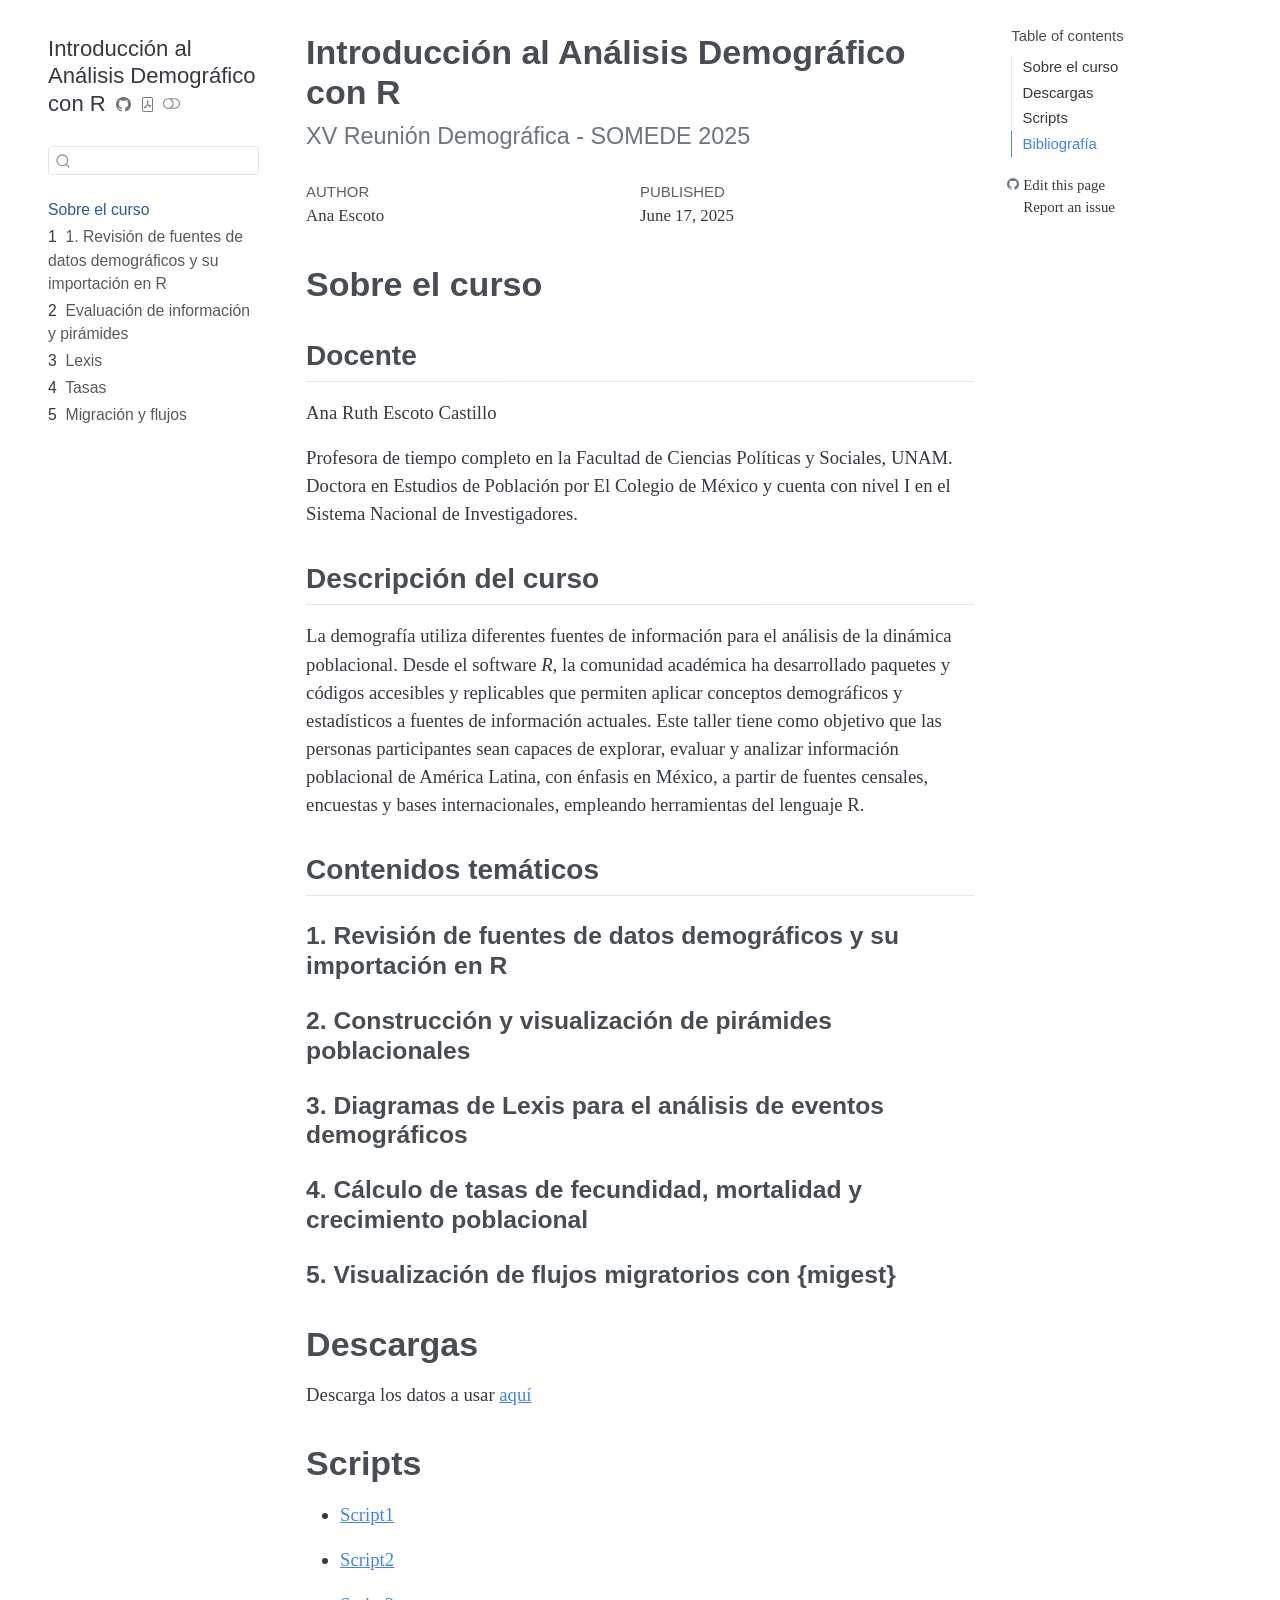
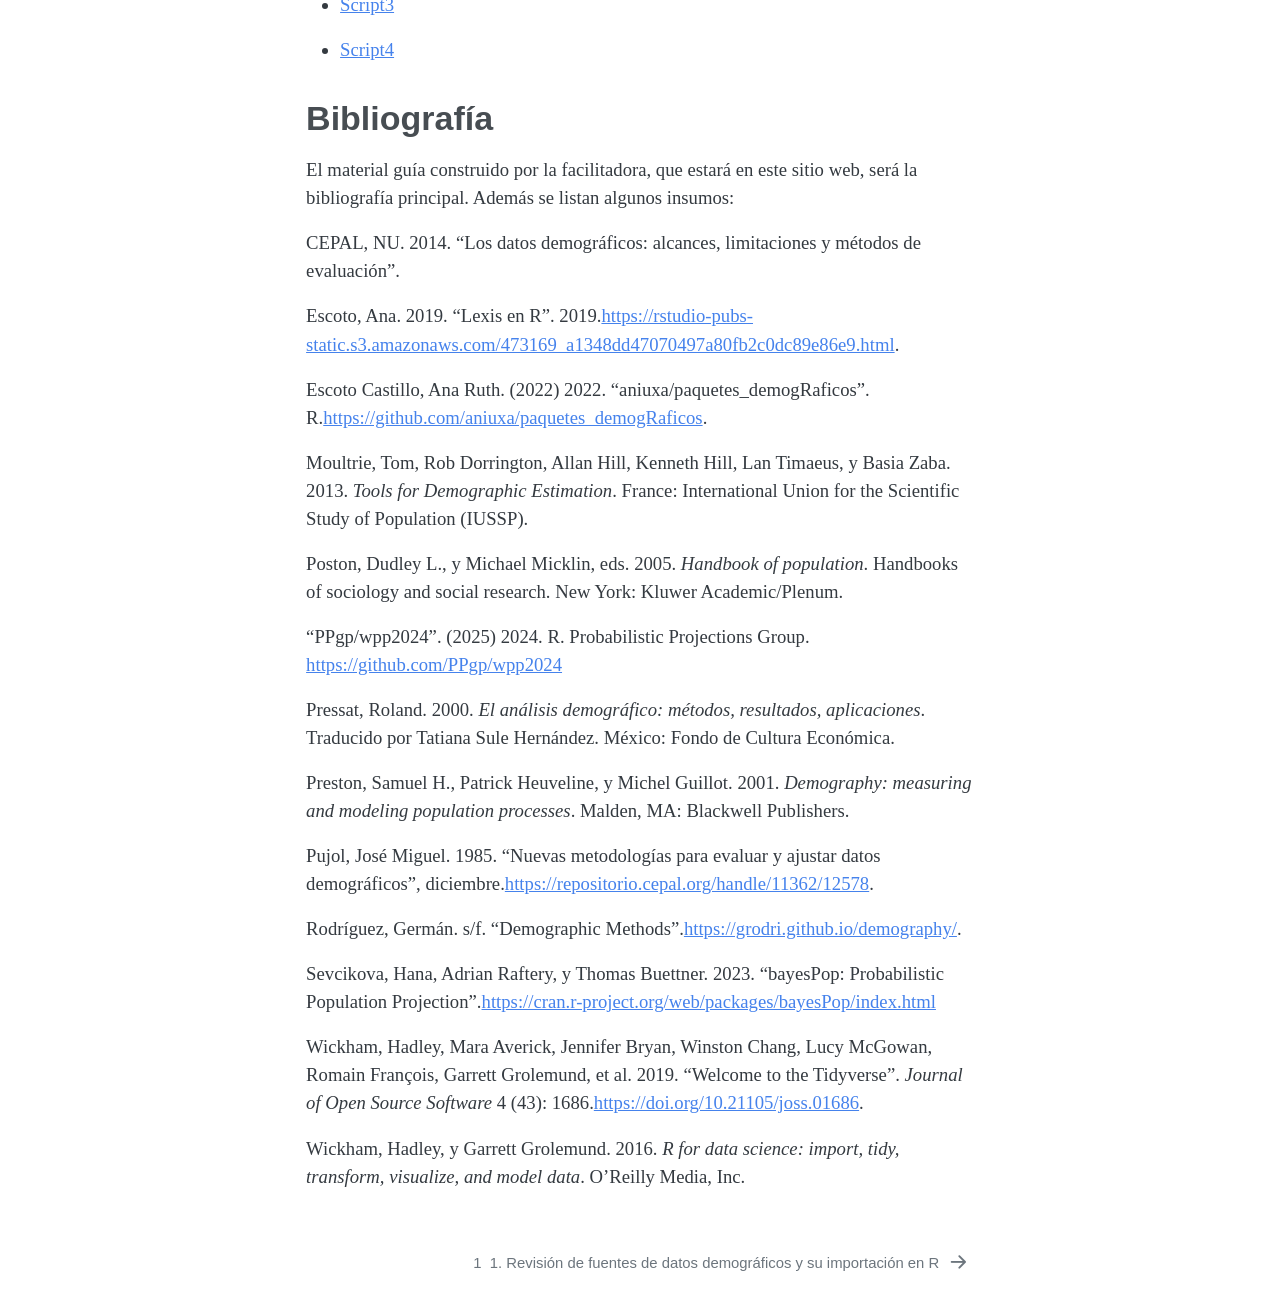
==== commit bdf5cb02: "final" ====
--- a/docs/index.html
+++ b/docs/index.html
@@ -167,6 +167,7 @@
   </ul></li>
   </ul></li>
   <li><a href="#descargas" id="toc-descargas" class="nav-link" data-scroll-target="#descargas">Descargas</a></li>
+  <li><a href="#scripts" id="toc-scripts" class="nav-link" data-scroll-target="#scripts">Scripts</a></li>
   <li><a href="#bibliografía" id="toc-bibliografía" class="nav-link" data-scroll-target="#bibliografía">Bibliografía</a></li>
   </ul>
 <div class="toc-actions"><div><i class="bi bi-github"></i></div><div class="action-links"><p><a href="https://github.com/aniuxa/r_ad_somede2025/edit/main/index.qmd" class="toc-action">Edit this page</a></p><p><a href="https://github.com/aniuxa/r_ad_somede2025/issues/new" class="toc-action">Report an issue</a></p></div></div></nav>
@@ -237,6 +238,15 @@
 <section id="descargas" class="level1">
 <h1>Descargas</h1>
 <p>Descarga los datos a usar <a href="https://www.dropbox.com/scl/fo/nvv0rle827r4wh9zb41vf/ABCKOWAELSZovD6vto3oMaQ?rlkey=h6xryr0tfa3bkdl8dbf0i3360&amp;dl=0">aquí</a></p>
+</section>
+<section id="scripts" class="level1">
+<h1>Scripts</h1>
+<ul>
+<li><p><a href="script/Script1.R">Script1</a></p></li>
+<li><p><a href="script/Script2.R">Script2</a></p></li>
+<li><p><a href="script/Script3.R">Script3</a></p></li>
+<li><p><a href="script/Script4.R">Script4</a></p></li>
+</ul>
 </section>
 <section id="bibliografía" class="level1">
 <h1>Bibliografía</h1>
